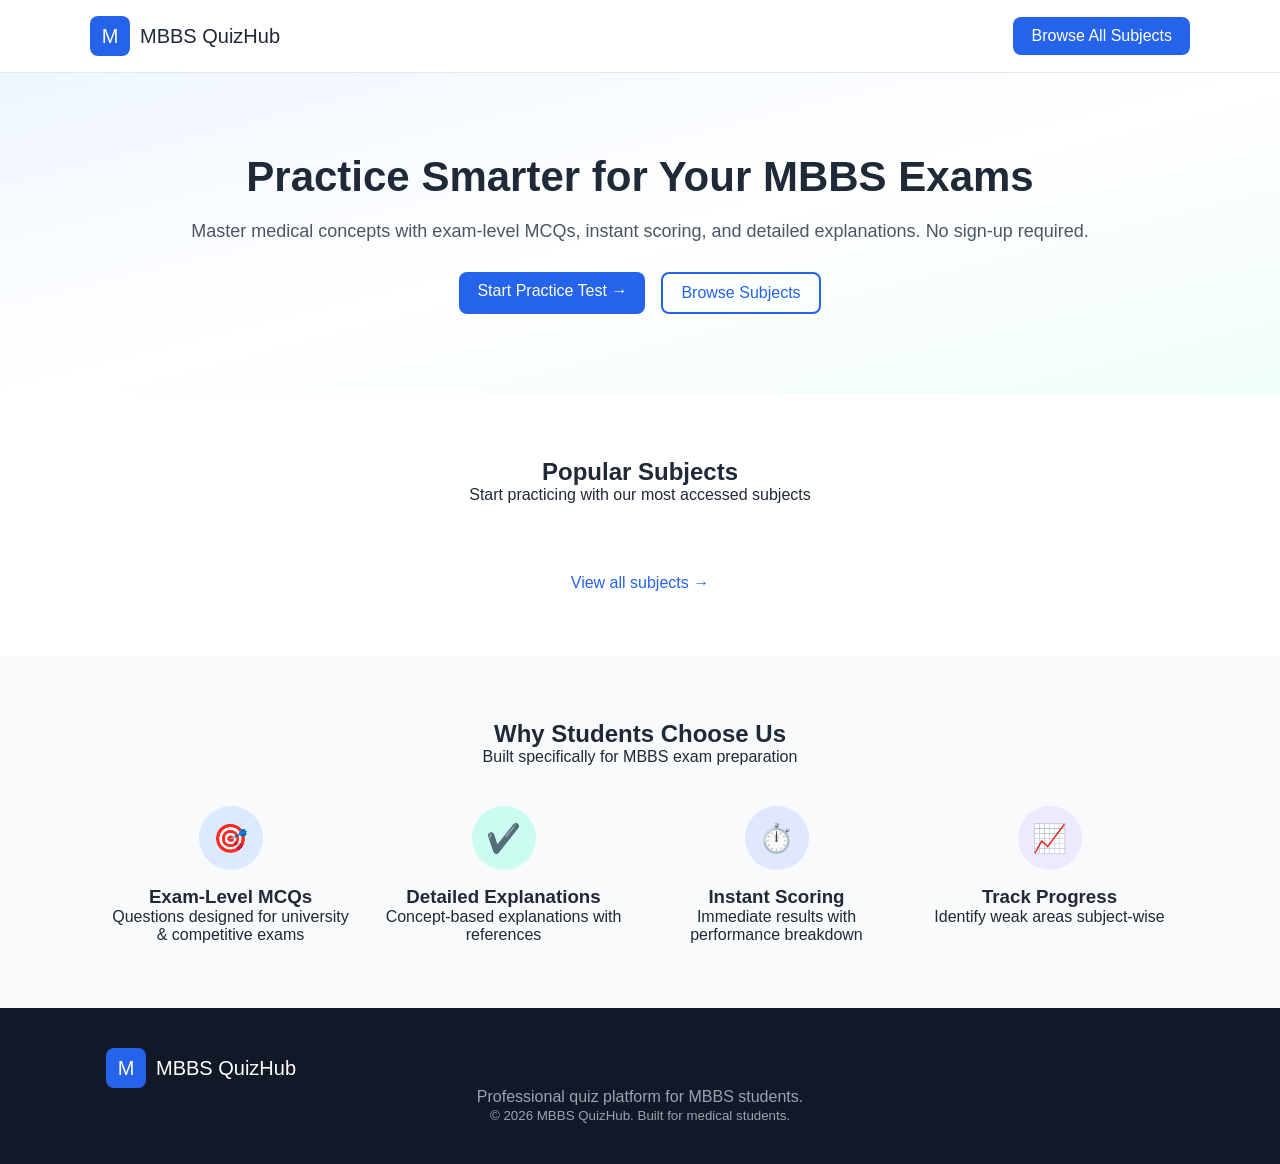
==== index.html @ 0de58047 "Home Page First Commit" ====
<!DOCTYPE html>
<html lang="en">
<head>
  <meta charset="UTF-8" />
  <meta name="viewport" content="width=device-width, initial-scale=1.0"/>
  <title>MBBS QuizHub</title>
  <link rel="stylesheet" href="styles/style.css" />
</head>
<body>

  <!-- Header -->
  <header class="header">
    <div class="container header-flex">
      <div class="logo">
        <div class="logo-icon">M</div>
        <span>MBBS QuizHub</span>
      </div>
      <a href="#subjects" class="btn-primary">Browse All Subjects</a>
    </div>
  </header>

  <!-- Hero Section -->
  <section class="hero">
    <div class="container text-center">
      <h1>Practice Smarter for Your MBBS Exams</h1>
      <p>
        Master medical concepts with exam-level MCQs, instant scoring, and
        detailed explanations. No sign-up required.
      </p>
      <div class="hero-buttons">
        <a href="#subjects" class="btn-primary">Start Practice Test →</a>
        <a href="#subjects" class="btn-outline">Browse Subjects</a>
      </div>
    </div>
  </section>

  <!-- Featured Subjects -->
  <section class="section" id="subjects">
    <div class="container">
      <div class="section-header text-center">
        <h2>Popular Subjects</h2>
        <p>Start practicing with our most accessed subjects</p>
      </div>

      <div class="subject-grid" id="subjectGrid">
        <!-- Subjects rendered by JS -->
      </div>

      <div class="text-center">
        <a href="#" class="link">View all subjects →</a>
      </div>
    </div>
  </section>

  <!-- Features -->
  <section class="section light-bg">
    <div class="container">
      <div class="section-header text-center">
        <h2>Why Students Choose Us</h2>
        <p>Built specifically for MBBS exam preparation</p>
      </div>

      <div class="features-grid">
        <div class="feature">
          <div class="feature-icon blue">🎯</div>
          <h3>Exam-Level MCQs</h3>
          <p>Questions designed for university & competitive exams</p>
        </div>

        <div class="feature">
          <div class="feature-icon teal">✔️</div>
          <h3>Detailed Explanations</h3>
          <p>Concept-based explanations with references</p>
        </div>

        <div class="feature">
          <div class="feature-icon indigo">⏱️</div>
          <h3>Instant Scoring</h3>
          <p>Immediate results with performance breakdown</p>
        </div>

        <div class="feature">
          <div class="feature-icon violet">📈</div>
          <h3>Track Progress</h3>
          <p>Identify weak areas subject-wise</p>
        </div>
      </div>
    </div>
  </section>

  <!-- Footer -->
  <footer class="footer">
    <div class="container text-center">
      <div class="logo footer-logo">
        <div class="logo-icon">M</div>
        <span>MBBS QuizHub</span>
      </div>
      <p>Professional quiz platform for MBBS students.</p>
      <small>© 2026 MBBS QuizHub. Built for medical students.</small>
    </div>
  </footer>

  <script src="script.js"></script>
</body>
</html>
---- styles/style.css ----
* {
  margin: 0;
  padding: 0;
  box-sizing: border-box;
  font-family: Inter, Arial, sans-serif;
}

body {
  color: #1f2937;
  background: #ffffff;
}

.container {
  max-width: 1100px;
  margin: auto;
  padding: 0 16px;
}

.text-center {
  text-align: center;
}

/* Header */
.header {
  border-bottom: 1px solid #e5e7eb;
  position: sticky;
  top: 0;
  background: white;
}

.header-flex {
  display: flex;
  justify-content: space-between;
  align-items: center;
  padding: 16px 0;
}

.logo {
  display: flex;
  align-items: center;
  gap: 10px;
  font-size: 20px;
}

.logo-icon {
  width: 40px;
  height: 40px;
  background: #2563eb;
  color: white;
  border-radius: 8px;
  display: flex;
  align-items: center;
  justify-content: center;
}

/* Buttons */
.btn-primary {
  background: #2563eb;
  color: white;
  padding: 10px 18px;
  border-radius: 8px;
  text-decoration: none;
}

.btn-primary:hover {
  background: #1e40af;
}

.btn-outline {
  border: 2px solid #2563eb;
  color: #2563eb;
  padding: 10px 18px;
  border-radius: 8px;
  text-decoration: none;
}

/* Hero */
.hero {
  background: linear-gradient(to bottom right, #eff6ff, #ffffff, #f0fdfa);
  padding: 80px 0;
}

.hero h1 {
  font-size: 42px;
  margin-bottom: 20px;
}

.hero p {
  font-size: 18px;
  color: #4b5563;
  margin-bottom: 30px;
}

.hero-buttons {
  display: flex;
  gap: 16px;
  justify-content: center;
  flex-wrap: wrap;
}

/* Sections */
.section {
  padding: 64px 0;
}

.light-bg {
  background: #f9fafb;
}

.section-header {
  margin-bottom: 40px;
}

/* Subjects */
.subject-grid {
  display: grid;
  grid-template-columns: repeat(auto-fit, minmax(260px, 1fr));
  gap: 20px;
  margin-bottom: 30px;
}

.subject-card {
  border: 1px solid #e5e7eb;
  padding: 20px;
  border-radius: 12px;
}

.subject-card h3 {
  margin-bottom: 10px;
}

/* Features */
.features-grid {
  display: grid;
  grid-template-columns: repeat(auto-fit, minmax(220px, 1fr));
  gap: 24px;
}

.feature {
  text-align: center;
}

.feature-icon {
  width: 64px;
  height: 64px;
  border-radius: 50%;
  margin: auto auto 16px;
  display: flex;
  align-items: center;
  justify-content: center;
  font-size: 28px;
}

.blue { background: #dbeafe; }
.teal { background: #ccfbf1; }
.indigo { background: #e0e7ff; }
.violet { background: #ede9fe; }

/* Footer */
.footer {
  background: #111827;
  color: #9ca3af;
  padding: 40px 0;
}

.footer-logo span {
  color: white;
}

.link {
  color: #2563eb;
  text-decoration: none;
}
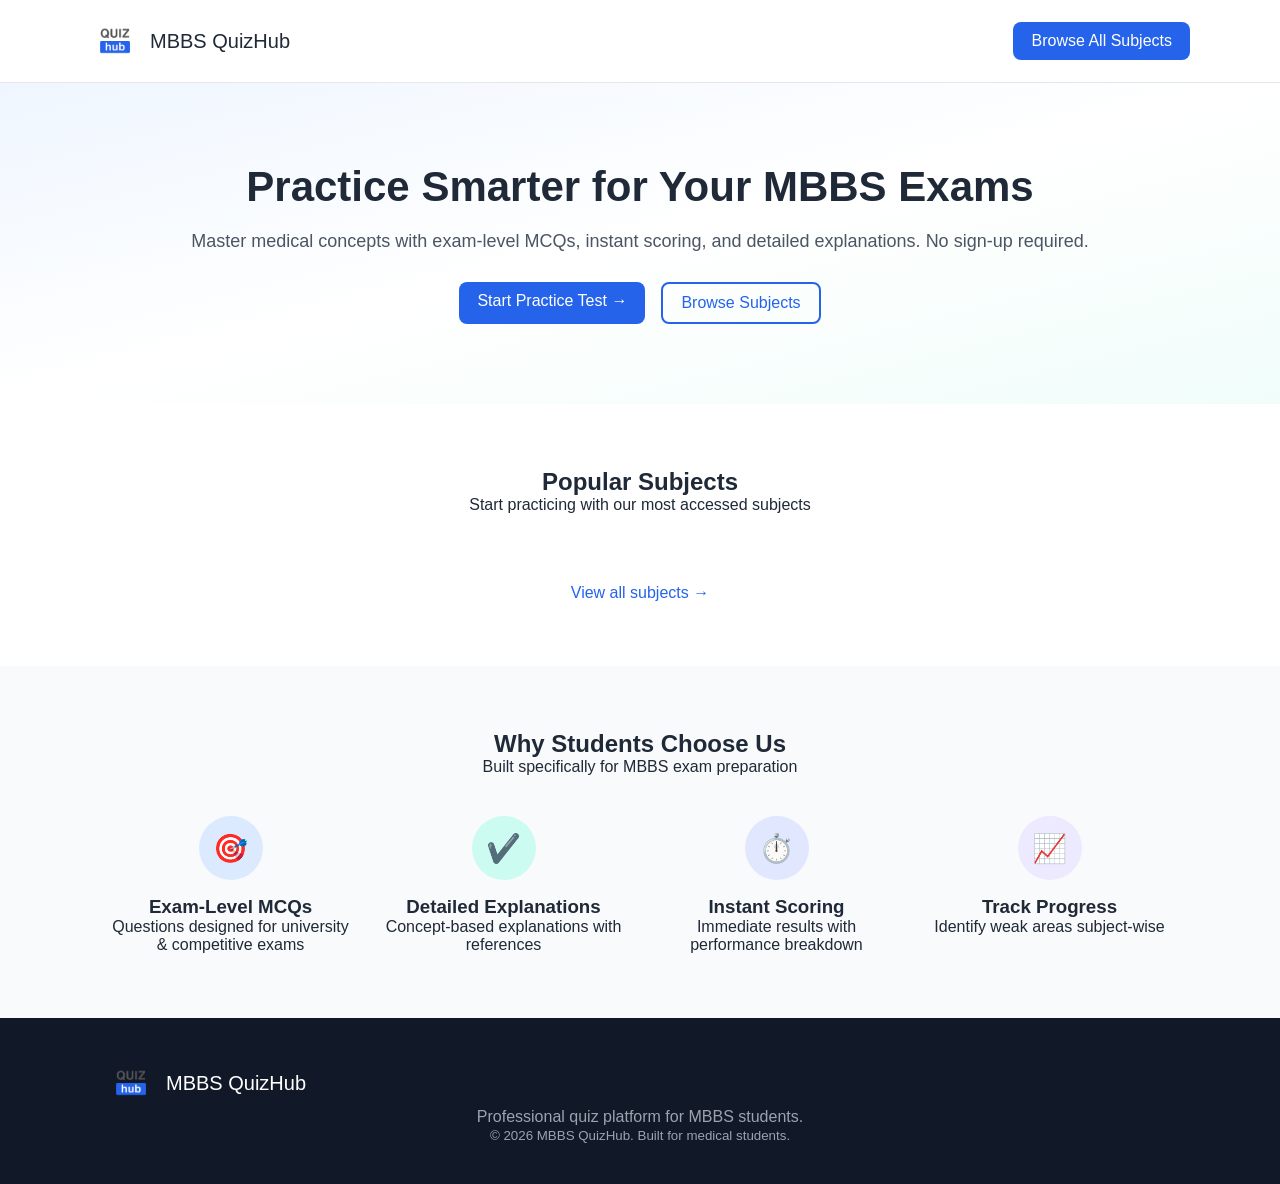
==== commit 0010741f: "logo updated" ====
--- a/index.html
+++ b/index.html
@@ -12,7 +12,9 @@
   <header class="header">
     <div class="container header-flex">
       <div class="logo">
-        <div class="logo-icon">M</div>
+        <div class="logo-icon">
+          <img src="Images/logo.png" alt="">
+        </div>
         <span>MBBS QuizHub</span>
       </div>
       <a href="#subjects" class="btn-primary">Browse All Subjects</a>
@@ -92,7 +94,9 @@
   <footer class="footer">
     <div class="container text-center">
       <div class="logo footer-logo">
-        <div class="logo-icon">M</div>
+        <div class="logo-icon">
+          <img src="Images/logo.png" alt="">
+        </div>
         <span>MBBS QuizHub</span>
       </div>
       <p>Professional quiz platform for MBBS students.</p>
--- a/styles/style.css
+++ b/styles/style.css
@@ -42,15 +42,14 @@
   font-size: 20px;
 }
 
-.logo-icon {
-  width: 40px;
-  height: 40px;
-  background: #2563eb;
-  color: white;
-  border-radius: 8px;
+.logo-icon{
   display: flex;
   align-items: center;
-  justify-content: center;
+}
+
+.logo-icon img {
+  height: 50px;
+  text-align: center;
 }
 
 /* Buttons */
